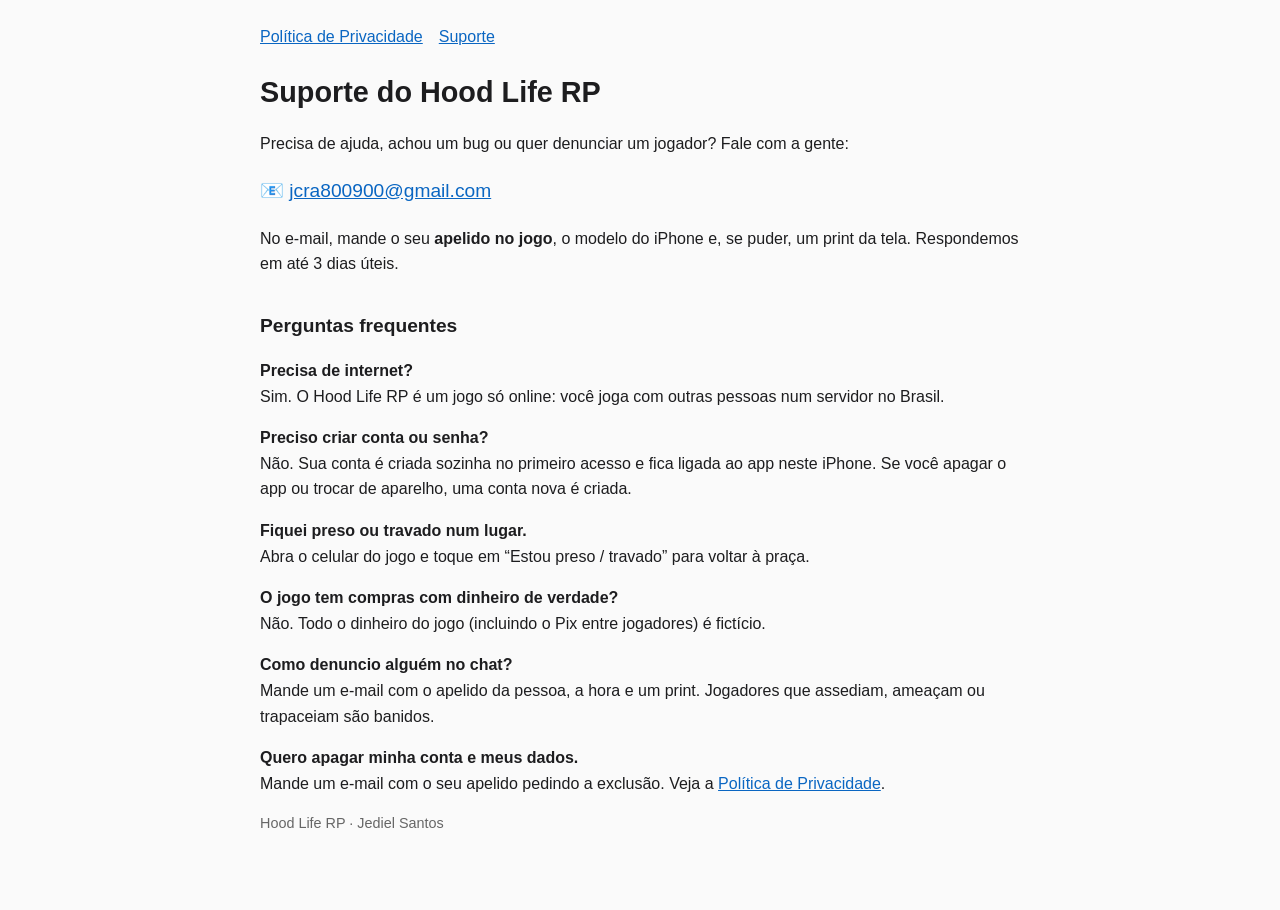
==== suporte.html @ 2ef4e402 "Política de privacidade e suporte do Hood Life RP" ====
<!doctype html>
<html lang="pt-BR"><head><meta charset="utf-8"><meta name="viewport" content="width=device-width,initial-scale=1">
<title>Suporte — Hood Life RP</title><link rel="stylesheet" href="style.css"></head>
<body>
<nav><a href="./">Política de Privacidade</a><a href="suporte.html">Suporte</a></nav>
<h1>Suporte do Hood Life RP</h1>
<p>Precisa de ajuda, achou um bug ou quer denunciar um jogador? Fale com a gente:</p>
<p style="font-size:1.2em">📧 <a href="mailto:jcra800900@gmail.com?subject=Suporte%20Hood%20Life%20RP">jcra800900@gmail.com</a></p>
<p>No e-mail, mande o seu <strong>apelido no jogo</strong>, o modelo do iPhone e, se puder, um print da tela. Respondemos em até 3 dias úteis.</p>

<h2>Perguntas frequentes</h2>
<p><strong>Precisa de internet?</strong><br>Sim. O Hood Life RP é um jogo só online: você joga com outras pessoas num servidor no Brasil.</p>
<p><strong>Preciso criar conta ou senha?</strong><br>Não. Sua conta é criada sozinha no primeiro acesso e fica ligada ao app neste iPhone. Se você apagar o app ou trocar de aparelho, uma conta nova é criada.</p>
<p><strong>Fiquei preso ou travado num lugar.</strong><br>Abra o celular do jogo e toque em “Estou preso / travado” para voltar à praça.</p>
<p><strong>O jogo tem compras com dinheiro de verdade?</strong><br>Não. Todo o dinheiro do jogo (incluindo o Pix entre jogadores) é fictício.</p>
<p><strong>Como denuncio alguém no chat?</strong><br>Mande um e-mail com o apelido da pessoa, a hora e um print. Jogadores que assediam, ameaçam ou trapaceiam são banidos.</p>
<p><strong>Quero apagar minha conta e meus dados.</strong><br>Mande um e-mail com o seu apelido pedindo a exclusão. Veja a <a href="./">Política de Privacidade</a>.</p>

<p class="muted">Hood Life RP · Jediel Santos</p>
</body></html>
---- style.css ----
body{font-family:-apple-system,BlinkMacSystemFont,"Segoe UI",Roboto,sans-serif;max-width:760px;margin:0 auto;padding:24px 18px 60px;line-height:1.6;color:#1d1d1f;background:#fafafa}
h1{font-size:1.8em;margin-bottom:.2em}h2{font-size:1.2em;margin-top:1.8em}
nav a{margin-right:16px}a{color:#0a66c2}.muted{color:#666;font-size:.9em}
table{border-collapse:collapse;width:100%}td,th{border:1px solid #ddd;padding:8px;vertical-align:top;text-align:left}th{background:#f0f0f0}
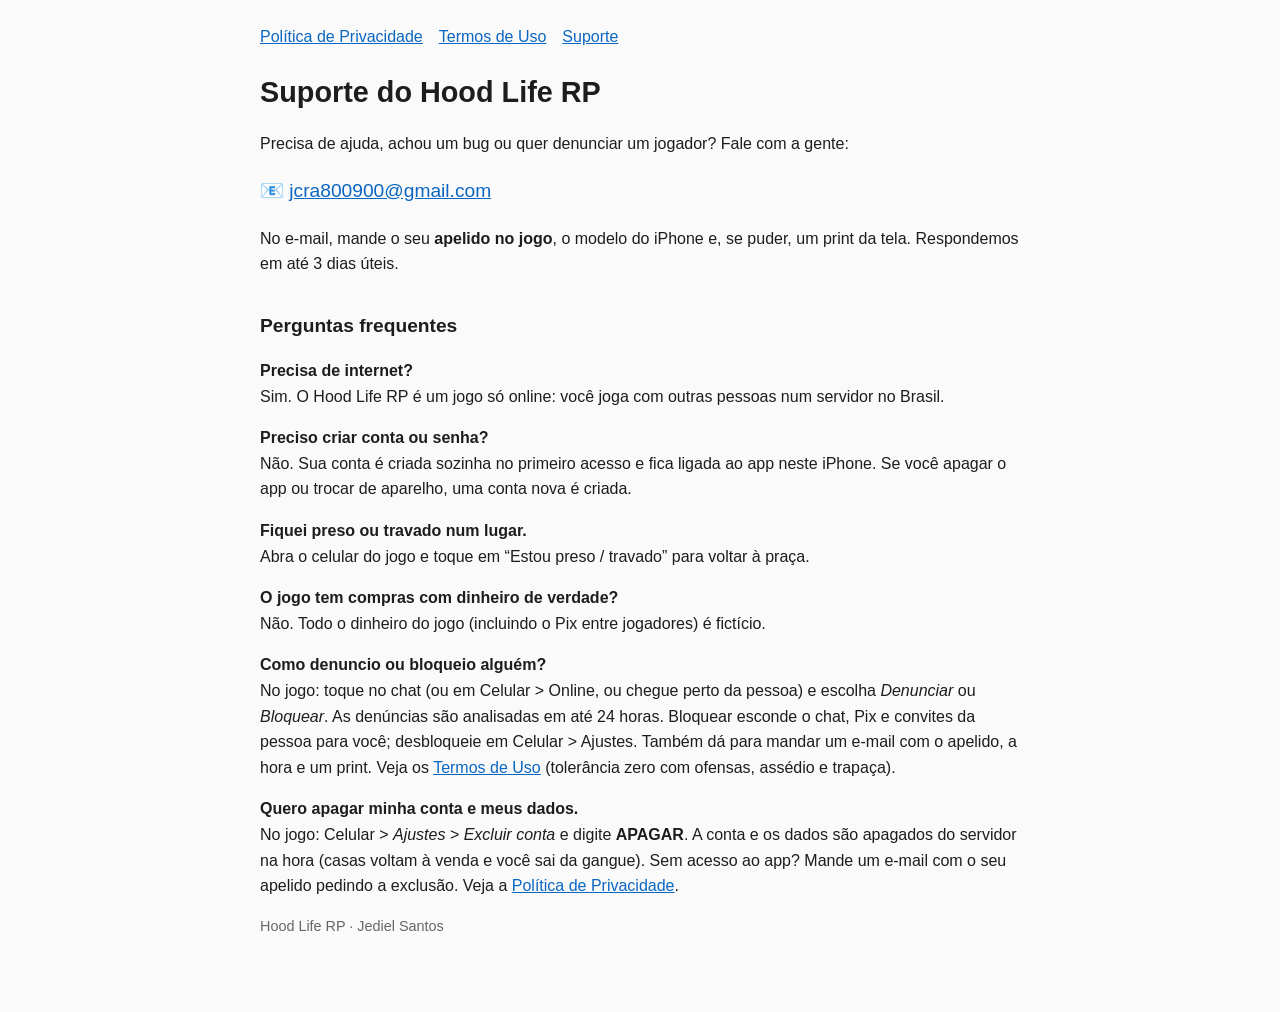
==== commit 80d2ede9: "Termos de uso (tolerância zero), denúncia/bloqueio e exclusão de conta no app" ====
--- a/suporte.html
+++ b/suporte.html
@@ -2,7 +2,7 @@
 <html lang="pt-BR"><head><meta charset="utf-8"><meta name="viewport" content="width=device-width,initial-scale=1">
 <title>Suporte — Hood Life RP</title><link rel="stylesheet" href="style.css"></head>
 <body>
-<nav><a href="./">Política de Privacidade</a><a href="suporte.html">Suporte</a></nav>
+<nav><a href="./">Política de Privacidade</a><a href="termos.html">Termos de Uso</a><a href="suporte.html">Suporte</a></nav>
 <h1>Suporte do Hood Life RP</h1>
 <p>Precisa de ajuda, achou um bug ou quer denunciar um jogador? Fale com a gente:</p>
 <p style="font-size:1.2em">📧 <a href="mailto:jcra800900@gmail.com?subject=Suporte%20Hood%20Life%20RP">jcra800900@gmail.com</a></p>
@@ -13,8 +13,8 @@
 <p><strong>Preciso criar conta ou senha?</strong><br>Não. Sua conta é criada sozinha no primeiro acesso e fica ligada ao app neste iPhone. Se você apagar o app ou trocar de aparelho, uma conta nova é criada.</p>
 <p><strong>Fiquei preso ou travado num lugar.</strong><br>Abra o celular do jogo e toque em “Estou preso / travado” para voltar à praça.</p>
 <p><strong>O jogo tem compras com dinheiro de verdade?</strong><br>Não. Todo o dinheiro do jogo (incluindo o Pix entre jogadores) é fictício.</p>
-<p><strong>Como denuncio alguém no chat?</strong><br>Mande um e-mail com o apelido da pessoa, a hora e um print. Jogadores que assediam, ameaçam ou trapaceiam são banidos.</p>
-<p><strong>Quero apagar minha conta e meus dados.</strong><br>Mande um e-mail com o seu apelido pedindo a exclusão. Veja a <a href="./">Política de Privacidade</a>.</p>
+<p><strong>Como denuncio ou bloqueio alguém?</strong><br>No jogo: toque no chat (ou em Celular &gt; Online, ou chegue perto da pessoa) e escolha <em>Denunciar</em> ou <em>Bloquear</em>. As denúncias são analisadas em até 24 horas. Bloquear esconde o chat, Pix e convites da pessoa para você; desbloqueie em Celular &gt; Ajustes. Também dá para mandar um e-mail com o apelido, a hora e um print. Veja os <a href="termos.html">Termos de Uso</a> (tolerância zero com ofensas, assédio e trapaça).</p>
+<p><strong>Quero apagar minha conta e meus dados.</strong><br>No jogo: Celular &gt; <em>Ajustes</em> &gt; <em>Excluir conta</em> e digite <strong>APAGAR</strong>. A conta e os dados são apagados do servidor na hora (casas voltam à venda e você sai da gangue). Sem acesso ao app? Mande um e-mail com o seu apelido pedindo a exclusão. Veja a <a href="./">Política de Privacidade</a>.</p>
 
 <p class="muted">Hood Life RP · Jediel Santos</p>
 </body></html>
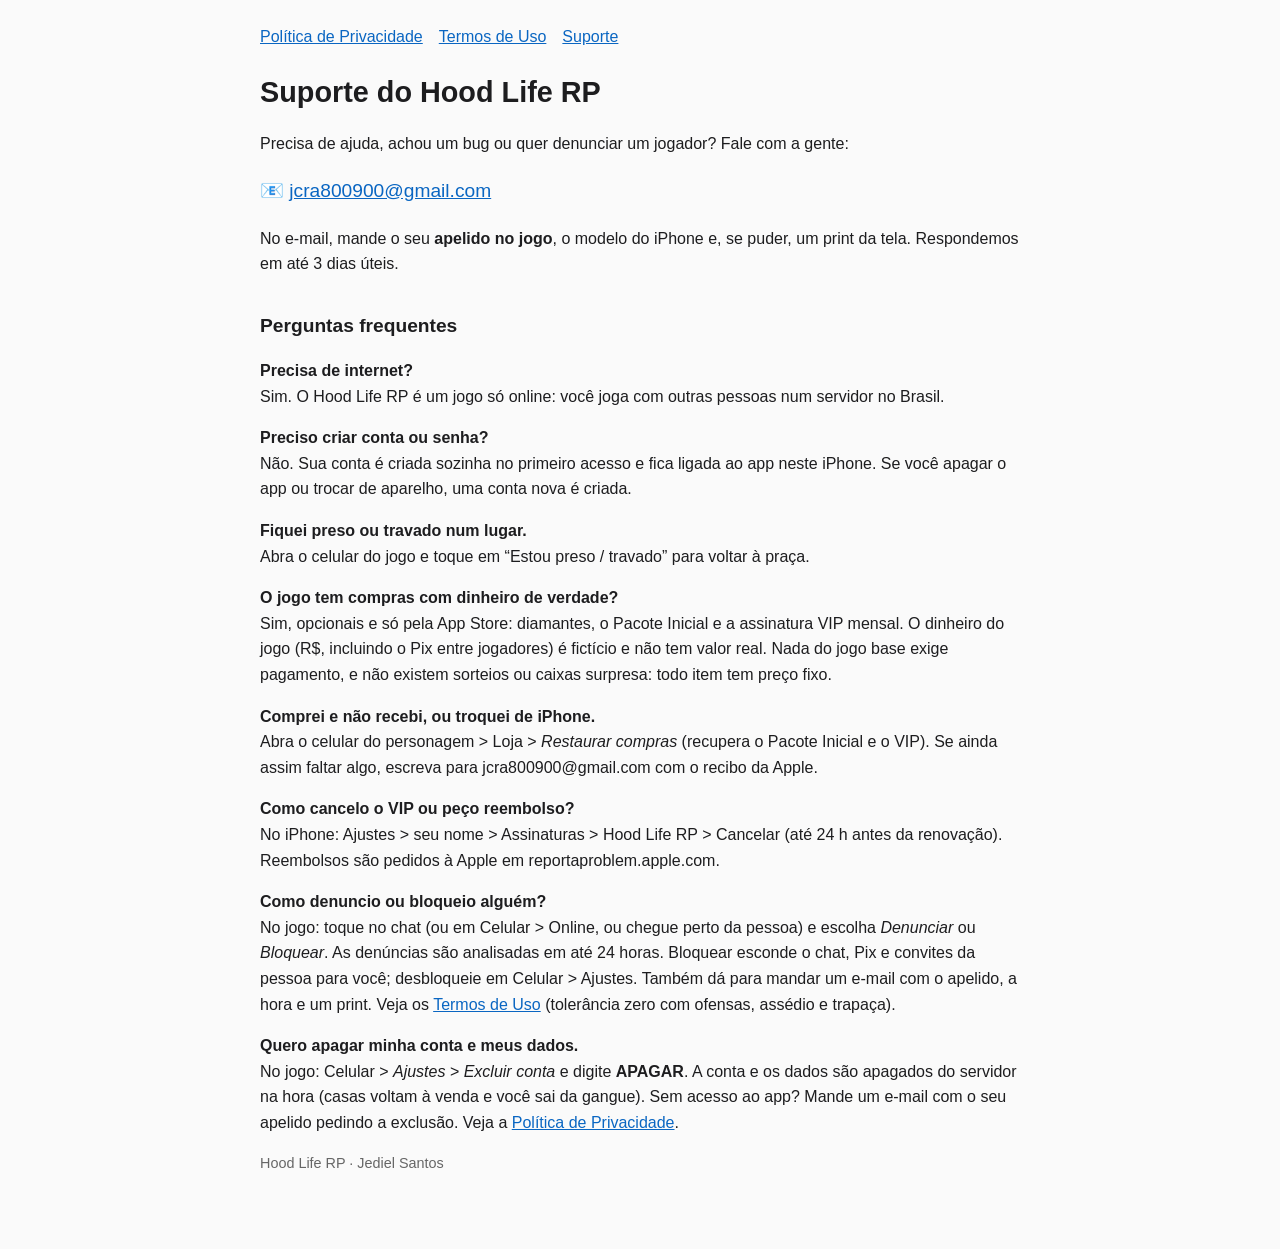
==== commit 5c284fb6: "Compras dentro do app: privacidade, termos (VIP) e suporte" ====
--- a/suporte.html
+++ b/suporte.html
@@ -12,7 +12,9 @@
 <p><strong>Precisa de internet?</strong><br>Sim. O Hood Life RP é um jogo só online: você joga com outras pessoas num servidor no Brasil.</p>
 <p><strong>Preciso criar conta ou senha?</strong><br>Não. Sua conta é criada sozinha no primeiro acesso e fica ligada ao app neste iPhone. Se você apagar o app ou trocar de aparelho, uma conta nova é criada.</p>
 <p><strong>Fiquei preso ou travado num lugar.</strong><br>Abra o celular do jogo e toque em “Estou preso / travado” para voltar à praça.</p>
-<p><strong>O jogo tem compras com dinheiro de verdade?</strong><br>Não. Todo o dinheiro do jogo (incluindo o Pix entre jogadores) é fictício.</p>
+<p><strong>O jogo tem compras com dinheiro de verdade?</strong><br>Sim, opcionais e só pela App Store: diamantes, o Pacote Inicial e a assinatura VIP mensal. O dinheiro do jogo (R$, incluindo o Pix entre jogadores) é fictício e não tem valor real. Nada do jogo base exige pagamento, e não existem sorteios ou caixas surpresa: todo item tem preço fixo.</p>
+<p><strong>Comprei e não recebi, ou troquei de iPhone.</strong><br>Abra o celular do personagem &gt; Loja &gt; <em>Restaurar compras</em> (recupera o Pacote Inicial e o VIP). Se ainda assim faltar algo, escreva para jcra800900@gmail.com com o recibo da Apple.</p>
+<p><strong>Como cancelo o VIP ou peço reembolso?</strong><br>No iPhone: Ajustes &gt; seu nome &gt; Assinaturas &gt; Hood Life RP &gt; Cancelar (até 24 h antes da renovação). Reembolsos são pedidos à Apple em reportaproblem.apple.com.</p>
 <p><strong>Como denuncio ou bloqueio alguém?</strong><br>No jogo: toque no chat (ou em Celular &gt; Online, ou chegue perto da pessoa) e escolha <em>Denunciar</em> ou <em>Bloquear</em>. As denúncias são analisadas em até 24 horas. Bloquear esconde o chat, Pix e convites da pessoa para você; desbloqueie em Celular &gt; Ajustes. Também dá para mandar um e-mail com o apelido, a hora e um print. Veja os <a href="termos.html">Termos de Uso</a> (tolerância zero com ofensas, assédio e trapaça).</p>
 <p><strong>Quero apagar minha conta e meus dados.</strong><br>No jogo: Celular &gt; <em>Ajustes</em> &gt; <em>Excluir conta</em> e digite <strong>APAGAR</strong>. A conta e os dados são apagados do servidor na hora (casas voltam à venda e você sai da gangue). Sem acesso ao app? Mande um e-mail com o seu apelido pedindo a exclusão. Veja a <a href="./">Política de Privacidade</a>.</p>
 
